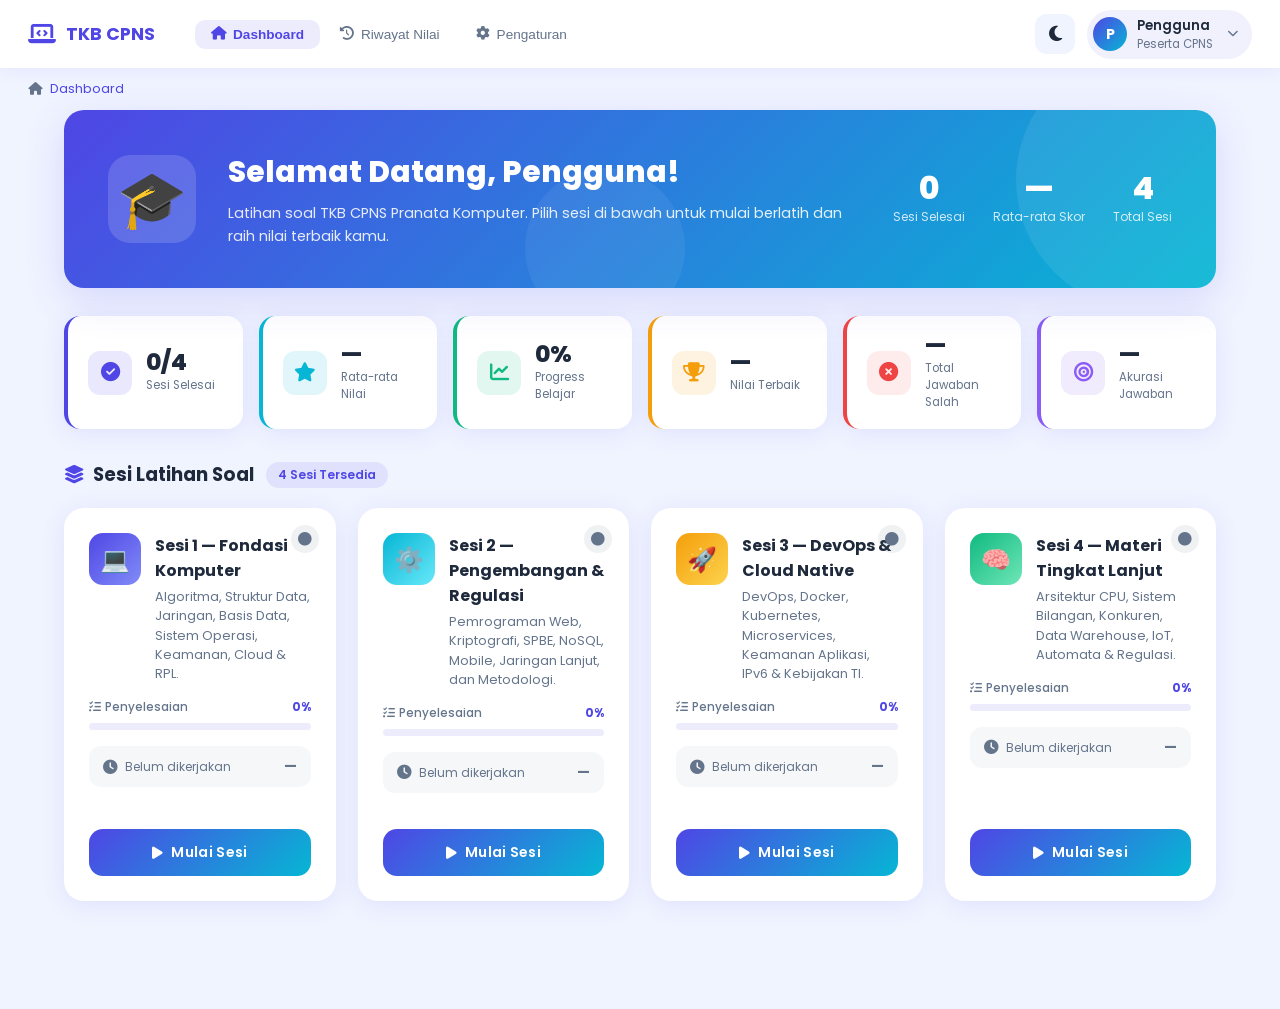
==== 4_batch/dashboard.html @ 9c440e7f "Update project files" ====
<!DOCTYPE html>
<html lang="id">
<head>
<meta charset="utf-8"/>
<meta content="width=device-width, initial-scale=1.0" name="viewport"/>
<title>Dashboard TKB CPNS – Pranata Komputer</title>
<link href="https://fonts.googleapis.com/css2?family=Poppins:wght@300;400;500;600;700;800&amp;display=swap" rel="stylesheet"/>
<link href="https://cdnjs.cloudflare.com/ajax/libs/font-awesome/6.5.0/css/all.min.css" rel="stylesheet"/>

<link href="dashboard.css" rel="stylesheet"/></head>
<body>
<nav class="navbar">
<a class="nav-logo" href="dashboard.html"><i class="fas fa-laptop-code"></i><span>TKB CPNS</span></a>
<div class="nav-links">
<button class="nav-link active" onclick="showSection('home')"><i class="fas fa-home"></i> Dashboard</button>
<button class="nav-link" onclick="showSection('history')"><i class="fas fa-history"></i> Riwayat Nilai</button>
<button class="nav-link" onclick="showSection('settings')"><i class="fas fa-cog"></i> Pengaturan</button>
</div>
<div class="nav-right">
<button class="theme-btn" onclick="toggleDark()" title="Ganti tema"><i class="fas fa-moon" id="theme-icon"></i></button>
<div class="profile-chip" id="profile-chip" onclick="toggleDropdown()">
<div class="profile-avatar" id="avatar-initials">A</div>
<div><div class="profile-name" id="nav-username">Pengguna</div><div class="profile-role">Peserta CPNS</div></div>
<i class="fas fa-chevron-down" style="font-size:.7rem;color:var(--muted);margin-left:4px;"></i>
<div class="profile-dropdown" id="dropdown">
<div class="dropdown-item" onclick="openProfileModal()"><i class="fas fa-user"></i> Edit Profil</div>
<div class="dropdown-item" onclick="showSection('history')"><i class="fas fa-chart-bar"></i> Riwayat Nilai</div>
<div class="dropdown-sep"></div>
<div class="dropdown-item" onclick="showSection('settings')"><i class="fas fa-cog"></i> Pengaturan</div>
<div class="dropdown-item" onclick="goLogin()"><i class="fas fa-sign-out-alt"></i> Keluar</div>
<div class="dropdown-item" onclick="clearAllData()" style="color:var(--danger)"><i class="fas fa-trash" style="color:var(--danger)"></i> Hapus Data</div>
</div>
</div>
</div>
</nav>
<div class="breadcrumb-bar" id="breadcrumb">
<i class="fas fa-home"></i>
<span class="bc-link" onclick="showSection('home')">Dashboard</span>
<span id="bc-sep" style="display:none">›</span>
<span id="bc-current"></span>
</div>
<div class="container">
<!-- HOME -->
<div id="section-home">
<div class="hero">
<div class="hero-icon">🎓</div>
<div class="hero-text">
<h1>Selamat Datang, <span id="hero-username">Pengguna</span>!</h1>
<p>Latihan soal TKB CPNS Pranata Komputer. Pilih sesi di bawah untuk mulai berlatih dan raih nilai terbaik kamu.</p>
</div>
<div class="hero-stats">
<div class="hero-stat"><div class="hero-stat-val" id="stat-done">0</div><div class="hero-stat-lbl">Sesi Selesai</div></div>
<div class="hero-stat"><div class="hero-stat-val" id="stat-avg">—</div><div class="hero-stat-lbl">Rata-rata Skor</div></div>
<div class="hero-stat"><div class="hero-stat-val">4</div><div class="hero-stat-lbl">Total Sesi</div></div>
</div>
</div>
<!-- MINI STAT CARDS -->
<div class="mini-stats" id="mini-stats-grid">
<div class="mini-card c1">
<div class="mini-card-icon"><i class="fas fa-check-circle"></i></div>
<div><div class="mini-card-val" id="ms-done">0</div><div class="mini-card-lbl">Sesi Selesai</div></div>
</div>
<div class="mini-card c2">
<div class="mini-card-icon"><i class="fas fa-star"></i></div>
<div><div class="mini-card-val" id="ms-avg">—</div><div class="mini-card-lbl">Rata-rata Nilai</div></div>
</div>
<div class="mini-card c3">
<div class="mini-card-icon"><i class="fas fa-chart-line"></i></div>
<div><div class="mini-card-val" id="ms-progress">0%</div><div class="mini-card-lbl">Progress Belajar</div></div>
</div>
<div class="mini-card c4">
<div class="mini-card-icon"><i class="fas fa-trophy"></i></div>
<div><div class="mini-card-val" id="ms-best">—</div><div class="mini-card-lbl">Nilai Terbaik</div></div>
</div>
<div class="mini-card c5">
<div class="mini-card-icon"><i class="fas fa-times-circle"></i></div>
<div><div class="mini-card-val" id="ms-wrong">—</div><div class="mini-card-lbl">Total Jawaban Salah</div></div>
</div>
<div class="mini-card c6">
<div class="mini-card-icon"><i class="fas fa-bullseye"></i></div>
<div><div class="mini-card-val" id="ms-accuracy">—</div><div class="mini-card-lbl">Akurasi Jawaban</div></div>
</div>
</div>
<div class="section-header">
<h2><i class="fas fa-layer-group" style="color:var(--accent);margin-right:8px;"></i>Sesi Latihan Soal</h2>
<span class="section-badge">4 Sesi Tersedia</span>
</div>
<div class="grid" id="sessions-grid"></div>
</div>
<!-- HISTORY -->
<div id="section-history" style="display:none">
<div class="section-header" style="margin-top:8px">
<h2><i class="fas fa-chart-line" style="color:var(--accent);margin-right:8px;"></i>Riwayat Nilai</h2>
</div>
<div class="history-section">
<div class="history-table">
<div class="history-summary" id="history-summary" style="display:none">
<div class="sum-item"><span class="sum-icon">📊</span><div><div class="sum-val" id="sum-sessions">0</div><div class="sum-lbl">Sesi Dikerjakan</div></div></div>
<div class="sum-item"><span class="sum-icon">✅</span><div><div class="sum-val" id="sum-correct" style="color:#059669">0</div><div class="sum-lbl">Total Benar</div></div></div>
<div class="sum-item"><span class="sum-icon">❌</span><div><div class="sum-val" id="sum-wrong" style="color:#dc2626">0</div><div class="sum-lbl">Total Salah</div></div></div>
<div class="sum-item"><span class="sum-icon">🎯</span><div><div class="sum-val" id="sum-avg" style="color:var(--accent)">—</div><div class="sum-lbl">Rata-rata Seluruh Sesi</div></div></div>
<div class="sum-item"><span class="sum-icon">🏆</span><div><div class="sum-val" id="sum-accuracy" style="color:#8b5cf6">—</div><div class="sum-lbl">Akurasi Keseluruhan</div></div></div>
</div>
<div class="history-row header">
<span>Sesi</span>
<span>Skor</span>
<span>Benar / Salah</span>
<span class="h-col-hide">Akurasi</span>
<span class="h-col-hide">Tanggal</span>
</div>
<div id="history-body"></div>
</div>
</div>
</div>
<!-- SETTINGS -->
<div id="section-settings" style="display:none">
<div class="section-header" style="margin-top:8px">
<h2><i class="fas fa-cog" style="color:var(--accent);margin-right:8px;"></i>Pengaturan</h2>
</div>
<div style="background:var(--card);border-radius:var(--radius);padding:28px;box-shadow:var(--shadow);max-width:520px">
<div class="input-group">
<label>Nama Pengguna</label>
<input id="settings-name" placeholder="Masukkan nama Anda" type="text"/>
</div>
<div class="input-group">
<label>Jabatan / Profesi</label>
<input id="settings-role" placeholder="contoh: Calon Pranata Komputer" type="text"/>
</div>
<div style="display:flex;gap:12px;margin-top:20px">
<button class="btn-modal primary" onclick="saveSettings()"><i class="fas fa-save" style="margin-right:6px"></i>Simpan</button>
<button class="btn-modal secondary" onclick="clearAllData()"><i class="fas fa-trash" style="margin-right:6px"></i>Hapus Semua Data</button>
</div>
<p style="margin-top:16px;font-size:.78rem;color:var(--muted)">Data tersimpan secara lokal di browser Anda.</p>
</div>
</div>
</div>
<!-- PROFILE MODAL -->
<div class="modal-overlay" id="profile-modal" onclick="closeModal(event)">
<div class="modal">
<h3><i class="fas fa-user-edit" style="color:var(--accent);margin-right:10px;"></i>Edit Profil</h3>
<div class="input-group">
<label>Nama Lengkap</label>
<input id="modal-name" placeholder="Masukkan nama Anda" type="text"/>
</div>
<div class="modal-btns">
<button class="btn-modal secondary" onclick="closeProfileModal()">Batal</button>
<button class="btn-modal primary" onclick="saveProfile()">Simpan Profil</button>
</div>
</div>
</div>
<script>
const sessions = [
  { id:1, title:"Sesi 1 — Fondasi Komputer", desc:"Algoritma, Struktur Data, Jaringan, Basis Data, Sistem Operasi, Keamanan, Cloud & RPL.", icon:"fa-book", iconClass:"i1", emoji:"💻", href:"tkb-cpns-pranata-komputer.html", topics:8, total:30 },
  { id:2, title:"Sesi 2 — Pengembangan & Regulasi", desc:"Pemrograman Web, Kriptografi, SPBE, NoSQL, Mobile, Jaringan Lanjut, dan Metodologi.", icon:"fa-code", iconClass:"i2", emoji:"⚙️", href:"tkb-cpns-pranata-komputer-2.html", topics:8, total:30 },
  { id:3, title:"Sesi 3 — DevOps & Cloud Native", desc:"DevOps, Docker, Kubernetes, Microservices, Keamanan Aplikasi, IPv6 & Kebijakan TI.", icon:"fa-server", iconClass:"i3", emoji:"🚀", href:"tkb-cpns-pranata-komputer-3.html", topics:8, total:30 },
  { id:4, title:"Sesi 4 — Materi Tingkat Lanjut", desc:"Arsitektur CPU, Sistem Bilangan, Konkuren, Data Warehouse, IoT, Automata & Regulasi.", icon:"fa-microchip", iconClass:"i4", emoji:"🧠", href:"tkb-cpns-pranata-komputer-4.html", topics:8, total:30 }
];

function getProfile() { return JSON.parse(localStorage.getItem('cpns-profile')||'{"name":"Pengguna","role":"Peserta CPNS"}'); }
function setProfile(p) { localStorage.setItem('cpns-profile',JSON.stringify(p)); }
function getScores() { return JSON.parse(localStorage.getItem('cpns-scores')||'{}'); }
function initials(name) { return name.split(' ').map(w=>w[0]).join('').toUpperCase().slice(0,2)||'U'; }
function goLogin() { window.location.href = 'login.html'; }

function renderProfile() {
  const p = getProfile();
  document.getElementById('nav-username').textContent = p.name;
  document.getElementById('hero-username').textContent = p.name;
  document.getElementById('avatar-initials').textContent = initials(p.name);
  document.getElementById('settings-name').value = p.name;
  document.getElementById('settings-role').value = p.role||'Peserta CPNS';
}

function renderSessions() {
  const scores = getScores();
  const grid = document.getElementById('sessions-grid');
  let doneCount=0, totalPct=0, totalCorrect=0, totalWrong=0, bestPct=0;

  grid.innerHTML = sessions.map(s => {
    const sc = scores['sesi-'+s.id];
    const done = sc!=null;
    if(done){ doneCount++; totalPct+=sc.pct; totalCorrect+=sc.correct; totalWrong+=sc.wrong; if(sc.pct>bestPct)bestPct=sc.pct; }
    const pct = done?sc.pct:0;
    const progressClass = pct>=80?'green':'';
    const lastScoreHtml = done ? `
      <div class="last-score-row">
        <i class="fas fa-star"></i>
        <span class="ls-label">Skor Terakhir</span>
        <span class="ls-val">${sc.score} poin (${pct}%)</span>
      </div>` : `
      <div class="last-score-row" style="background:rgba(100,116,139,.06)">
        <i class="fas fa-clock" style="color:var(--muted)"></i>
        <span class="ls-label">Belum dikerjakan</span>
        <span class="ls-val" style="color:var(--muted)">—</span>
      </div>`;
    return `
    <div class="card">
      <div class="status-badge ${done?'done':'todo'}"><i class="fas ${done?'fa-check-circle':'fa-circle'}"></i></div>
      <div class="card-header">
        <div class="card-icon ${s.iconClass}">${s.emoji}</div>
        <div class="card-info"><h3>${s.title}</h3><p>${s.desc}</p></div>
      </div>
      <div class="card-body">
        <div class="card-progress">
          <div class="card-progress-header">
            <span class="card-progress-label"><i class="fas fa-tasks" style="margin-right:4px"></i>Penyelesaian</span>
            <span class="card-progress-pct">${pct}%</span>
          </div>
          <div class="progress-track"><div class="progress-fill ${progressClass}" style="width:${pct}%"></div></div>
        </div>
        ${lastScoreHtml}
      </div>
      <div class="card-footer">
        <a class="btn-start" href="${s.href}">
          <i class="fas ${done?'fa-redo':'fa-play'}"></i>
          ${done?'Ulangi Sesi':'Mulai Sesi'}
        </a>
      </div>
    </div>`;
  }).join('');

  const avgPct = doneCount>0 ? Math.round(totalPct/doneCount) : null;
  const accuracy = (totalCorrect+totalWrong)>0 ? Math.round((totalCorrect/(totalCorrect+totalWrong))*100) : null;
  const progress = Math.round((doneCount/sessions.length)*100);

  document.getElementById('stat-done').textContent = doneCount;
  document.getElementById('stat-avg').textContent = avgPct!=null ? avgPct+'%' : '—';
  document.getElementById('ms-done').textContent = doneCount+'/4';
  document.getElementById('ms-avg').textContent = avgPct!=null ? avgPct+'%' : '—';
  document.getElementById('ms-progress').textContent = progress+'%';
  document.getElementById('ms-best').textContent = doneCount>0 ? bestPct+'%' : '—';
  document.getElementById('ms-wrong').textContent = doneCount>0 ? totalWrong : '—';
  document.getElementById('ms-accuracy').textContent = accuracy!=null ? accuracy+'%' : '—';
}

function renderHistory() {
  const scores = getScores();
  const body = document.getElementById('history-body');
  const summaryEl = document.getElementById('history-summary');
  const entries = sessions.map(s => ({ session:s, sc:scores['sesi-'+s.id] })).filter(e=>e.sc);

  if(entries.length===0) {
    body.innerHTML = '<div class="empty-row"><i class="fas fa-inbox" style="font-size:1.5rem;opacity:.3;display:block;margin-bottom:8px"></i>Belum ada riwayat. Kerjakan sesi untuk melihat nilaimu!</div>';
    summaryEl.style.display = 'none';
    return;
  }

  // Summary stats
  let totalCorrect=0, totalWrong=0, totalPct=0;
  entries.forEach(e => { totalCorrect+=e.sc.correct; totalWrong+=e.sc.wrong; totalPct+=e.sc.pct; });
  const avgPct = Math.round(totalPct/entries.length);
  const accuracy = Math.round((totalCorrect/(totalCorrect+totalWrong))*100);

  summaryEl.style.display = 'flex';
  document.getElementById('sum-sessions').textContent = entries.length;
  document.getElementById('sum-correct').textContent = totalCorrect;
  document.getElementById('sum-wrong').textContent = totalWrong;
  document.getElementById('sum-avg').textContent = avgPct+'%';
  document.getElementById('sum-accuracy').textContent = accuracy+'%';

  body.innerHTML = entries.map(({session,sc}) => {
    const cls = sc.pct>=80?'high':sc.pct>=60?'mid':'low';
    const date = sc.date ? new Date(sc.date).toLocaleDateString('id-ID',{day:'2-digit',month:'short',year:'numeric'}) : '—';
    const acc = Math.round((sc.correct/(sc.correct+sc.wrong))*100);
    return `
    <div class="history-row">
      <span style="font-weight:600">${session.emoji} ${session.title}</span>
      <span><span class="badge-score ${cls}"><i class="fas fa-trophy"></i> ${sc.pct}%</span></span>
      <span><span class="correct-count">${sc.correct} ✓</span> &nbsp; <span class="wrong-count">${sc.wrong} ✗</span></span>
      <span class="h-col-hide" style="font-weight:700;color:#8b5cf6">${acc}%</span>
      <span class="h-col-hide" style="color:var(--muted);font-size:.78rem">${date}</span>
    </div>`;
  }).join('');
}

function showSection(name) {
  ['home','history','settings'].forEach(s => {
    document.getElementById('section-'+s).style.display = s===name?'block':'none';
  });
  document.querySelectorAll('.nav-link').forEach((l,i) => {
    l.classList.toggle('active',['home','history','settings'][i]===name);
  });
  const labels={home:'',history:'Riwayat Nilai',settings:'Pengaturan'};
  document.getElementById('bc-sep').style.display = name==='home'?'none':'';
  document.getElementById('bc-current').textContent = labels[name]||'';
  if(name==='history') renderHistory();
}

function toggleDark() {
  document.body.classList.toggle('dark');
  const d = document.body.classList.contains('dark');
  document.getElementById('theme-icon').className = d?'fas fa-sun':'fas fa-moon';
  localStorage.setItem('cpns-theme', d?'dark':'light');
}

function toggleDropdown() { document.getElementById('dropdown').classList.toggle('show'); }
document.addEventListener('click', e => {
  if(!document.getElementById('profile-chip').contains(e.target))
    document.getElementById('dropdown').classList.remove('show');
});
function openProfileModal() {
  document.getElementById('dropdown').classList.remove('show');
  document.getElementById('modal-name').value = getProfile().name;
  document.getElementById('profile-modal').classList.add('show');
}
function closeProfileModal() { document.getElementById('profile-modal').classList.remove('show'); }
function closeModal(e) { if(e.target===document.getElementById('profile-modal')) closeProfileModal(); }
function saveProfile() {
  const name = document.getElementById('modal-name').value.trim()||'Pengguna';
  const p=getProfile(); p.name=name; setProfile(p);
  renderProfile(); renderSessions(); closeProfileModal();
}
function saveSettings() {
  const name=document.getElementById('settings-name').value.trim()||'Pengguna';
  const role=document.getElementById('settings-role').value.trim()||'Peserta CPNS';
  setProfile({name,role}); renderProfile(); renderSessions();
  alert('Pengaturan disimpan!');
}
function clearAllData() {
  if(!confirm('Hapus semua data riwayat dan profil? Ini tidak bisa dibatalkan.')) return;
  localStorage.removeItem('cpns-scores');
  localStorage.removeItem('cpns-profile');
  localStorage.removeItem('cpns-theme');
  location.reload();
}

(function init() {
  const theme = localStorage.getItem('cpns-theme');
  if(theme==='dark'){ document.body.classList.add('dark'); document.getElementById('theme-icon').className='fas fa-sun'; }
  renderProfile();
  renderSessions();
})();
</script>
</body>
</html>
---- 4_batch/dashboard.css ----
:root {
  --bg: #f0f4ff;
  --card: #ffffff;
  --text: #1e293b;
  --muted: #64748b;
  --accent: #4f46e5;
  --accent2: #06b6d4;
  --accent3: #10b981;
  --danger: #ef4444;
  --amber: #f59e0b;
  --shadow: 0 4px 24px rgba(79,70,229,.10);
  --shadow-lg: 0 12px 40px rgba(79,70,229,.16);
  --radius: 20px;
  --nav-h: 68px;
}
body.dark {
  --bg: #0f172a; --card: #1e293b; --text: #f1f5f9; --muted: #94a3b8;
  --shadow: 0 4px 24px rgba(0,0,0,.35); --shadow-lg: 0 12px 40px rgba(0,0,0,.45);
}
* { margin:0; padding:0; box-sizing:border-box; }
body { font-family: 'Poppins', sans-serif; background: var(--bg); color: var(--text); min-height: 100vh; transition: background .3s, color .3s; }

/* NAVBAR */
.navbar {
  position: sticky; top:0; z-index:100; height: var(--nav-h);
  background: var(--card); box-shadow: 0 2px 16px rgba(79,70,229,.08);
  display: flex; align-items: center; padding: 0 28px; gap: 16px; transition: background .3s;
}
.nav-logo { display: flex; align-items: center; gap: 10px; font-size: 1.1rem; font-weight: 700; color: var(--accent); text-decoration: none; }
.nav-logo i { font-size: 1.4rem; }
.nav-links { display: flex; gap: 4px; margin-left: 24px; }
.nav-link {
  padding: 7px 16px; border-radius: 10px; font-size: .85rem; font-weight: 500;
  color: var(--muted); text-decoration: none; display: flex; align-items: center; gap: 7px;
  transition: all .2s; cursor: pointer; border: none; background: none;
}
.nav-link:hover, .nav-link.active { background: rgba(79,70,229,.1); color: var(--accent); }
.nav-link.active { font-weight: 600; }
.nav-right { margin-left: auto; display: flex; align-items: center; gap: 12px; }
.theme-btn {
  width: 40px; height: 40px; border-radius: 12px; border: none; cursor: pointer;
  background: var(--bg); color: var(--text); font-size: 1.1rem; transition: all .2s;
  display: flex; align-items: center; justify-content: center;
}
.theme-btn:hover { background: rgba(79,70,229,.1); color: var(--accent); }
.profile-chip {
  display: flex; align-items: center; gap: 10px; padding: 6px 14px 6px 6px;
  border-radius: 30px; background: rgba(79,70,229,.08); cursor: pointer; transition: all .2s; position: relative;
}
.profile-chip:hover { background: rgba(79,70,229,.15); }
.profile-avatar {
  width: 34px; height: 34px; border-radius: 50%;
  background: linear-gradient(135deg, var(--accent), var(--accent2));
  display: flex; align-items: center; justify-content: center; color: #fff; font-weight: 700; font-size: .9rem;
}
.profile-name { font-size: .82rem; font-weight: 600; color: var(--text); }
.profile-role { font-size: .72rem; color: var(--muted); }
.profile-dropdown {
  display: none; position: absolute; top: calc(100% + 10px); right: 0;
  background: var(--card); border-radius: 14px; box-shadow: var(--shadow-lg);
  padding: 8px; min-width: 200px; z-index: 200; border: 1px solid rgba(79,70,229,.1);
}
.profile-dropdown.show { display: block; }
.dropdown-item {
  display: flex; align-items: center; gap: 10px; padding: 10px 14px; border-radius: 10px;
  font-size: .83rem; color: var(--text); cursor: pointer; transition: background .15s;
}
.dropdown-item:hover { background: rgba(79,70,229,.08); color: var(--accent); }
.dropdown-item i { width: 16px; text-align: center; color: var(--muted); }
.dropdown-sep { height: 1px; background: rgba(0,0,0,.07); margin: 6px 0; }

/* BREADCRUMB */
.breadcrumb-bar { padding: 12px 28px; display: flex; align-items: center; gap: 8px; font-size: .8rem; color: var(--muted); }
.bc-link { color: var(--accent); cursor: pointer; }

/* MAIN */
.container { max-width: 1200px; margin: 0 auto; padding: 0 24px 60px; }

/* HERO */
.hero {
  background: linear-gradient(135deg, var(--accent) 0%, var(--accent2) 100%);
  border-radius: var(--radius); padding: 40px 44px; color: #fff;
  display: flex; align-items: center; gap: 32px; margin-bottom: 28px;
  box-shadow: var(--shadow-lg); position: relative; overflow: hidden;
}
.hero::before { content:''; position:absolute; top:-60px; right:-60px; width:260px; height:260px; border-radius:50%; background:rgba(255,255,255,.08); }
.hero::after { content:''; position:absolute; bottom:-40px; left:40%; width:160px; height:160px; border-radius:50%; background:rgba(255,255,255,.06); }
.hero-icon { font-size:3.5rem; flex-shrink:0; background:rgba(255,255,255,.15); width:88px; height:88px; border-radius:22px; display:flex; align-items:center; justify-content:center; position:relative; z-index:1; }
.hero-text { position:relative; z-index:1; }
.hero-text h1 { font-size:1.85rem; font-weight:800; margin-bottom:8px; }
.hero-text p { font-size:.9rem; opacity:.88; line-height:1.6; }
.hero-stats { margin-left:auto; display:flex; gap:28px; position:relative; z-index:1; flex-shrink:0; }
.hero-stat { text-align:center; }
.hero-stat-val { font-size:2rem; font-weight:800; line-height:1; }
.hero-stat-lbl { font-size:.75rem; opacity:.8; margin-top:4px; }

/* MINI STAT CARDS */
.mini-stats { display:grid; grid-template-columns:repeat(auto-fit,minmax(170px,1fr)); gap:16px; margin-bottom:32px; }
.mini-card {
  background:var(--card); border-radius:16px; padding:18px 20px;
  box-shadow:var(--shadow); display:flex; align-items:center; gap:14px;
  border-left:4px solid transparent; transition:all .25s; cursor:default;
}
.mini-card:hover { transform:translateY(-3px); box-shadow:var(--shadow-lg); }
.mini-card.c1 { border-left-color:#4f46e5; }
.mini-card.c2 { border-left-color:#06b6d4; }
.mini-card.c3 { border-left-color:#10b981; }
.mini-card.c4 { border-left-color:#f59e0b; }
.mini-card.c5 { border-left-color:#ef4444; }
.mini-card.c6 { border-left-color:#8b5cf6; }
.mini-card-icon {
  width:44px; height:44px; border-radius:12px;
  display:flex; align-items:center; justify-content:center;
  font-size:1.2rem; flex-shrink:0;
}
.c1 .mini-card-icon { background:rgba(79,70,229,.12); color:#4f46e5; }
.c2 .mini-card-icon { background:rgba(6,182,212,.12); color:#06b6d4; }
.c3 .mini-card-icon { background:rgba(16,185,129,.12); color:#10b981; }
.c4 .mini-card-icon { background:rgba(245,158,11,.12); color:#f59e0b; }
.c5 .mini-card-icon { background:rgba(239,68,68,.1); color:#ef4444; }
.c6 .mini-card-icon { background:rgba(139,92,246,.12); color:#8b5cf6; }
.mini-card-val { font-size:1.45rem; font-weight:800; line-height:1; }
.mini-card-lbl { font-size:.72rem; color:var(--muted); margin-top:3px; }

/* SECTION HEADER */
.section-header { display:flex; align-items:center; gap:12px; margin-bottom:20px; }
.section-header h2 { font-size:1.15rem; font-weight:700; color:var(--text); }
.section-badge { padding:4px 12px; border-radius:20px; font-size:.75rem; font-weight:600; background:rgba(79,70,229,.1); color:var(--accent); }

/* GRID */
.grid { display:grid; grid-template-columns:repeat(auto-fit,minmax(260px,1fr)); gap:22px; margin-bottom:48px; }

/* SESSION CARD */
.card {
  background:var(--card); border-radius:var(--radius); box-shadow:var(--shadow);
  transition:all .25s; overflow:hidden; display:flex; flex-direction:column;
  border:1.5px solid transparent; position:relative;
}
.card:hover { transform:translateY(-6px); box-shadow:var(--shadow-lg); border-color:rgba(79,70,229,.2); }
.card-header { padding:24px 24px 16px; display:flex; align-items:flex-start; gap:14px; }
.card-icon { width:52px; height:52px; border-radius:14px; flex-shrink:0; display:flex; align-items:center; justify-content:center; font-size:1.5rem; }
.card-icon.i1 { background:linear-gradient(135deg,#4f46e5,#818cf8); }
.card-icon.i2 { background:linear-gradient(135deg,#06b6d4,#67e8f9); }
.card-icon.i3 { background:linear-gradient(135deg,#f59e0b,#fcd34d); }
.card-icon.i4 { background:linear-gradient(135deg,#10b981,#6ee7b7); }
.card-info { flex:1; }
.card-info h3 { font-size:1rem; font-weight:700; margin-bottom:4px; }
.card-info p { font-size:.8rem; color:var(--muted); line-height:1.5; }
.status-badge { position:absolute; top:16px; right:16px; width:28px; height:28px; border-radius:50%; display:flex; align-items:center; justify-content:center; font-size:.85rem; }
.status-badge.done { background:rgba(16,185,129,.15); color:var(--accent3); }
.status-badge.todo { background:rgba(100,116,139,.1); color:var(--muted); }
.card-body { padding:0 24px 20px; flex:1; }
.card-progress { margin-bottom:16px; }
.card-progress-header { display:flex; justify-content:space-between; align-items:center; margin-bottom:7px; }
.card-progress-label { font-size:.73rem; color:var(--muted); font-weight:500; }
.card-progress-pct { font-size:.73rem; font-weight:700; color:var(--accent); }
.progress-track { height:7px; border-radius:99px; background:rgba(79,70,229,.1); overflow:hidden; }
.progress-fill { height:100%; border-radius:99px; background:linear-gradient(90deg,var(--accent),var(--accent2)); transition:width .5s ease; }
.progress-fill.green { background:linear-gradient(90deg,#10b981,#34d399); }
.last-score-row { display:flex; align-items:center; gap:8px; padding:10px 14px; border-radius:12px; background:rgba(79,70,229,.05); margin-bottom:16px; }
.last-score-row i { color:var(--amber); font-size:.9rem; }
.last-score-row .ls-label { font-size:.75rem; color:var(--muted); flex:1; }
.last-score-row .ls-val { font-size:.88rem; font-weight:700; color:var(--accent); }
.card-footer { padding:0 24px 24px; }
.btn-start {
  display:flex; align-items:center; justify-content:center; gap:8px;
  width:100%; padding:13px 20px; border-radius:14px;
  font-family:'Poppins',sans-serif; font-size:.88rem; font-weight:600;
  border:none; cursor:pointer;
  background:linear-gradient(135deg,var(--accent),var(--accent2));
  color:#fff; text-decoration:none; transition:all .25s; letter-spacing:.3px;
}
.btn-start:hover { transform:translateY(-2px); box-shadow:0 8px 24px rgba(79,70,229,.35); }

/* HISTORY SECTION */
.history-section { margin-bottom:48px; }
.history-table { background:var(--card); border-radius:var(--radius); box-shadow:var(--shadow); overflow:hidden; }

/* Summary row */
.history-summary {
  display:flex; gap:16px; padding:16px 24px; flex-wrap:wrap;
  background:rgba(79,70,229,.04); border-bottom:1.5px solid rgba(79,70,229,.1);
}
.sum-item {
  display:flex; align-items:center; gap:8px;
  background:var(--card); border-radius:12px; padding:10px 16px;
  border:1px solid rgba(79,70,229,.1); flex:1; min-width:140px;
}
.sum-icon { font-size:1rem; }
.sum-val { font-size:1.1rem; font-weight:800; color:var(--accent); }
.sum-lbl { font-size:.72rem; color:var(--muted); }

.history-row {
  display:grid; grid-template-columns:2fr 1fr 1fr 1fr 1fr;
  align-items:center; padding:14px 24px;
  border-bottom:1px solid rgba(100,116,139,.1); font-size:.83rem; transition:background .15s;
}
.history-row:hover { background:rgba(79,70,229,.03); }
.history-row:last-child { border-bottom:none; }
.history-row.header {
  font-size:.72rem; font-weight:700; text-transform:uppercase;
  letter-spacing:.8px; color:var(--muted);
  background:rgba(79,70,229,.04); border-bottom:1.5px solid rgba(79,70,229,.1);
}
.badge-score { display:inline-flex; align-items:center; gap:6px; padding:4px 10px; border-radius:20px; font-size:.75rem; font-weight:700; }
.badge-score.high { background:rgba(16,185,129,.15); color:#059669; }
.badge-score.mid { background:rgba(245,158,11,.15); color:#d97706; }
.badge-score.low { background:rgba(239,68,68,.12); color:#dc2626; }
.empty-row { padding:32px; text-align:center; color:var(--muted); font-size:.85rem; }
.correct-count { color:#059669; font-weight:700; }
.wrong-count { color:#dc2626; font-weight:700; }

/* MODAL */
.modal-overlay { position:fixed; inset:0; background:rgba(0,0,0,.45); z-index:500; display:none; align-items:center; justify-content:center; backdrop-filter:blur(4px); }
.modal-overlay.show { display:flex; }
.modal { background:var(--card); border-radius:24px; padding:36px; width:90%; max-width:420px; box-shadow:var(--shadow-lg); animation:modalIn .25s ease; }
@keyframes modalIn { from{opacity:0;transform:scale(.94) translateY(10px)}to{opacity:1;transform:none} }
.modal h3 { font-size:1.1rem; font-weight:700; margin-bottom:20px; }
.input-group { margin-bottom:16px; }
.input-group label { font-size:.8rem; font-weight:600; color:var(--muted); display:block; margin-bottom:6px; }
.input-group input { width:100%; padding:11px 14px; border-radius:12px; border:1.5px solid rgba(79,70,229,.2); background:var(--bg); font-family:'Poppins',sans-serif; font-size:.88rem; color:var(--text); outline:none; transition:border .2s; }
.input-group input:focus { border-color:var(--accent); }
.modal-btns { display:flex; gap:10px; margin-top:24px; }
.btn-modal { flex:1; padding:11px; border-radius:12px; border:none; font-family:'Poppins',sans-serif; font-weight:600; font-size:.85rem; cursor:pointer; transition:all .2s; }
.btn-modal.primary { background:linear-gradient(135deg,var(--accent),var(--accent2)); color:#fff; }
.btn-modal.secondary { background:rgba(100,116,139,.1); color:var(--muted); }
.btn-modal:hover { transform:translateY(-1px); }

@media(max-width:768px){
  .navbar{padding:0 16px;}
  .nav-links{display:none;}
  .hero{flex-direction:column;padding:28px 24px;}
  .hero-stats{margin-left:0;}
  .hero-text h1{font-size:1.4rem;}
  .container{padding:0 16px 60px;}
  .history-row{grid-template-columns:2fr 1fr 1fr;}
  .history-row .h-col-hide{display:none;}
  .mini-stats{grid-template-columns:repeat(2,1fr);}
  .history-summary{flex-direction:column;}
}
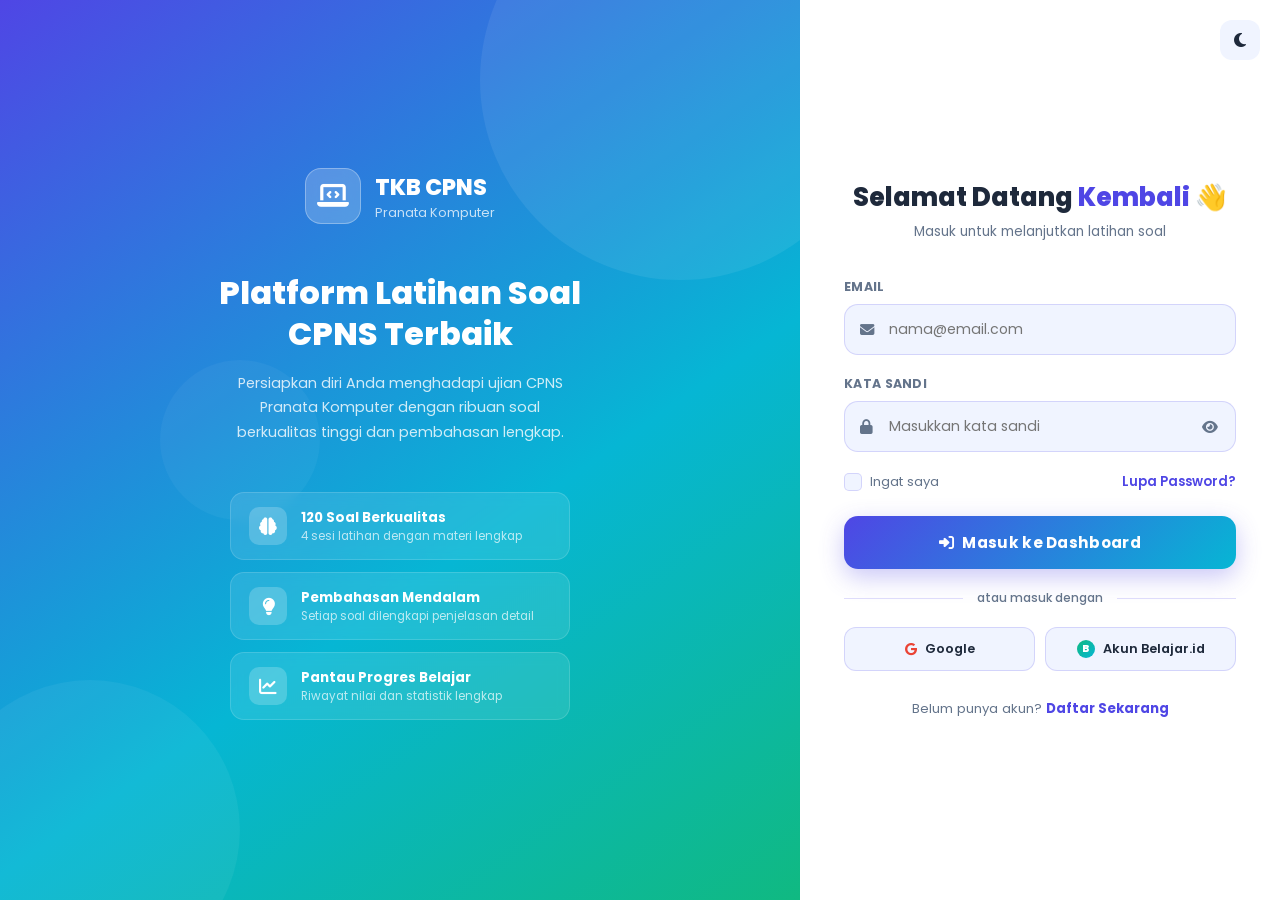
==== commit 3d82e599: "Update tampilan TKB CPNS" ====
--- a/4_batch/dashboard.html
+++ b/4_batch/dashboard.html
@@ -9,6 +9,13 @@
 
 <link href="dashboard.css" rel="stylesheet"/></head>
 <body>
+
+<script>
+if(localStorage.getItem('cpns-logged')!=='1'){
+  window.location.href='index.html';
+}
+</script>
+
 <nav class="navbar">
 <a class="nav-logo" href="dashboard.html"><i class="fas fa-laptop-code"></i><span>TKB CPNS</span></a>
 <div class="nav-links">
